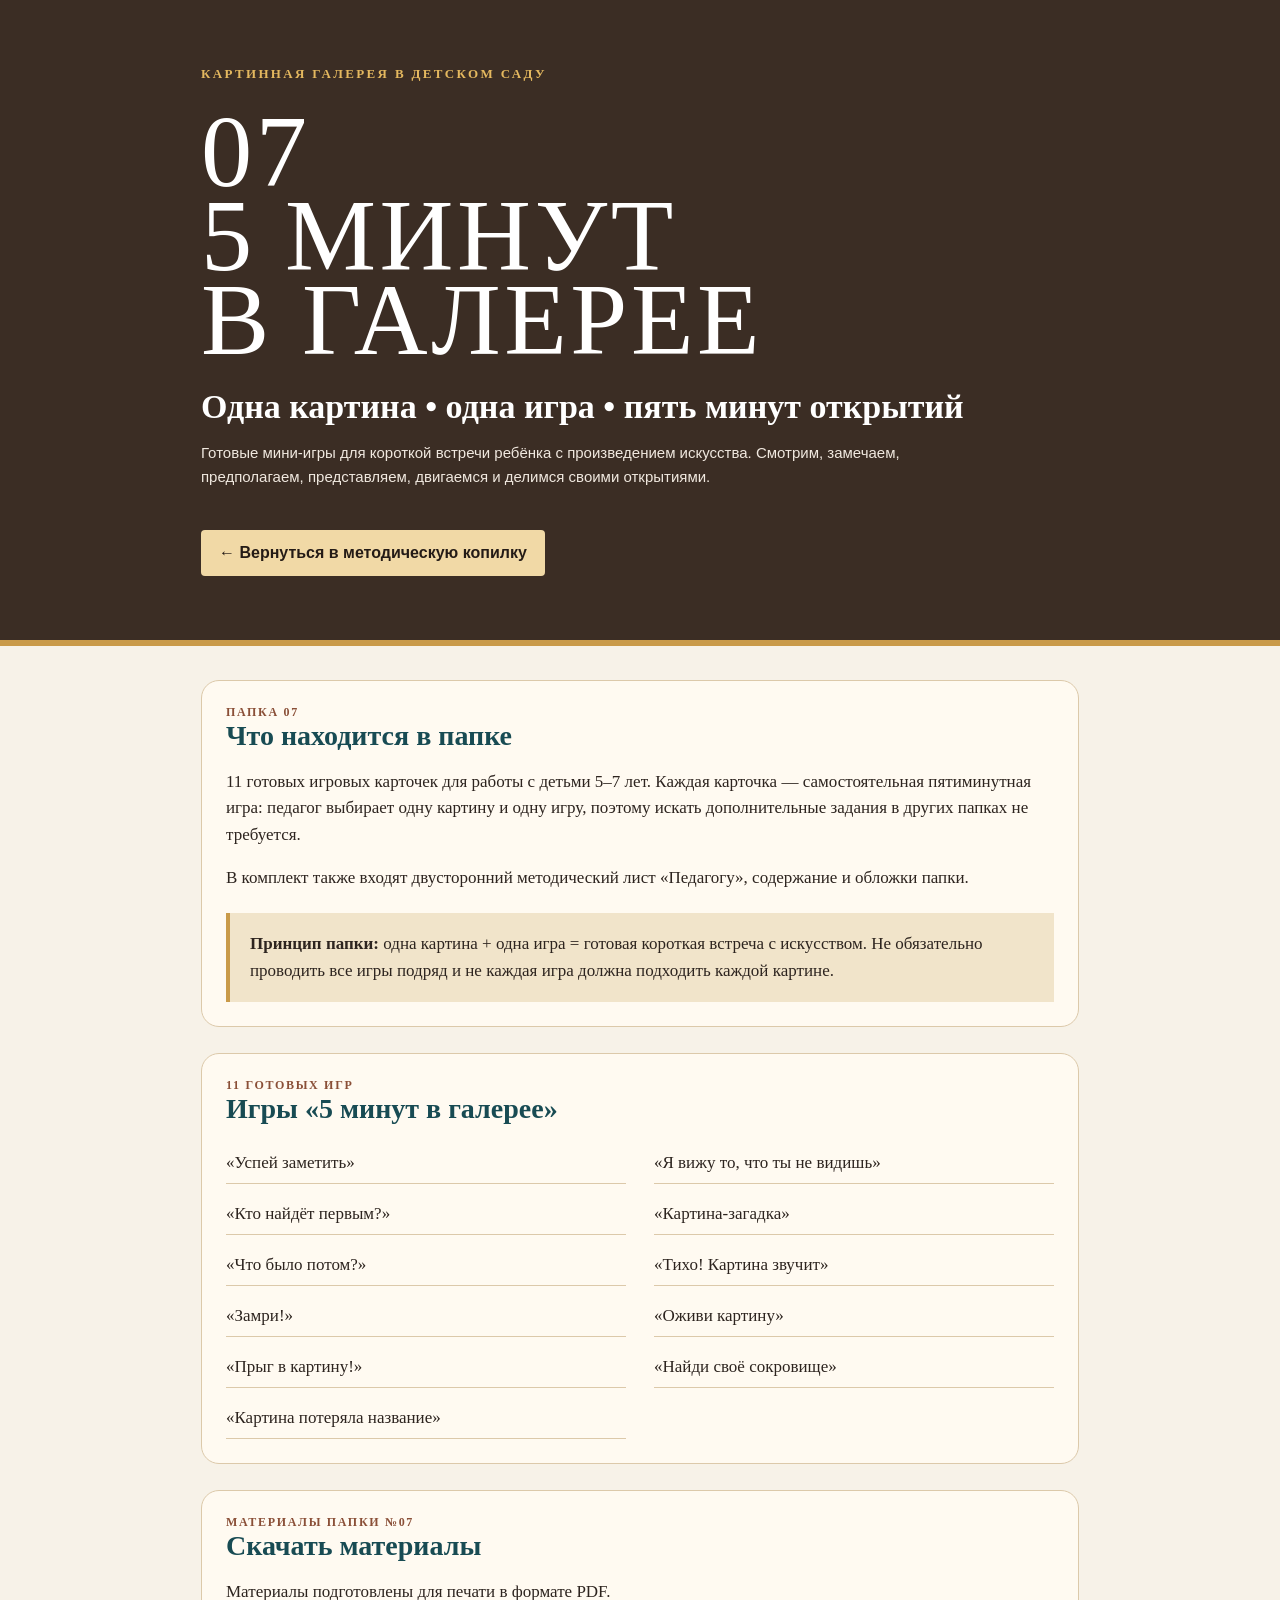
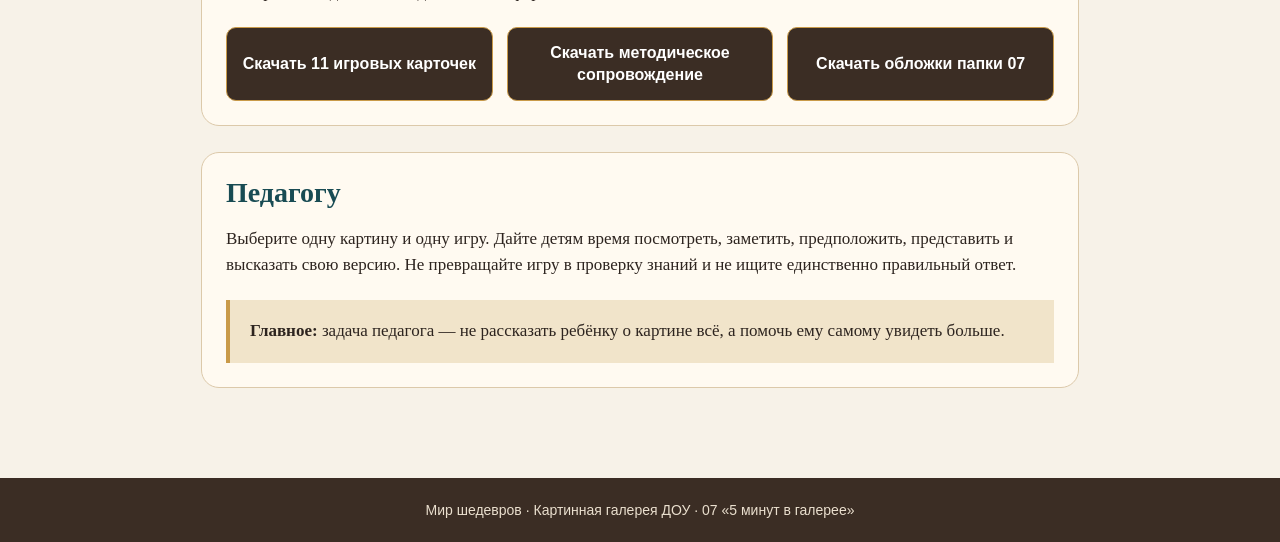
==== 5-minut-v-galeree.html @ 5a4ff43d "Create 5-minut-v-galeree.html" ====
<!doctype html>
<html lang="ru">
<head>
<meta charset="utf-8">
<meta name="viewport" content="width=device-width,initial-scale=1">

<title>07 5 минут в галерее — Мир шедевров</title>

<style>
:root{
  --brown:#3b2d24;
  --cream:#f7f2e8;
  --paper:#fffaf1;
  --gold:#c99a49;
  --terr:#8a4f37;
  --ink:#2d241f;
  --line:#dcc9aa;
}

*{
  box-sizing:border-box;
}

body{
  margin:0;
  background:var(--cream);
  color:var(--ink);
  font-family:Georgia,"Times New Roman",serif;
}

.hero{
  background:var(--brown);
  color:#fff;
  border-bottom:6px solid var(--gold);
}

.wrap{
  max-width:930px;
  margin:auto;
  padding-left:26px;
  padding-right:26px;
}

.hero .wrap{
  padding-top:66px;
  padding-bottom:64px;
}

.eyebrow{
  color:#e4b85f;
  font-size:13px;
  font-weight:bold;
  letter-spacing:.18em;
}

.hero h1{
  margin:28px 0 10px;
  font-size:clamp(58px,8vw,105px);
  line-height:.82;
  font-weight:normal;
  letter-spacing:.035em;
}

.hero h1 .num{
  display:block;
}

.tagline{
  margin:26px 0 14px;
  font-size:clamp(24px,3vw,34px);
  font-weight:bold;
}

.intro{
  max-width:760px;
  font-family:Arial,sans-serif;
  font-size:15px;
  line-height:1.6;
  color:#f0e8df;
}

.back{
  display:inline-block;
  margin-top:26px;
  padding:14px 18px;
  background:#f1d9a6;
  color:#241b16;
  text-decoration:none;
  border-radius:4px;
  font-family:Arial,sans-serif;
  font-weight:700;
}

main.wrap{
  padding-top:34px;
  padding-bottom:64px;
}

.section{
  background:var(--paper);
  border:1px solid var(--line);
  border-radius:18px;
  padding:24px;
  margin-bottom:26px;
}

.section h2{
  margin:0 0 16px;
  color:#184b53;
  font-size:28px;
}

.section p{
  font-size:17px;
  line-height:1.55;
}

.kicker{
  color:var(--terr);
  font-size:12px;
  font-weight:bold;
  letter-spacing:.14em;
}

.download-box h2{
  margin-bottom:8px;
}

.download-grid{
  display:grid;
  grid-template-columns:repeat(3,1fr);
  gap:14px;
  margin-top:22px;
}

.btn{
  display:flex;
  align-items:center;
  justify-content:center;
  min-height:70px;
  padding:14px;
  background:var(--brown);
  color:#fff;
  text-decoration:none;
  text-align:center;
  border:1px solid var(--gold);
  border-radius:10px;
  font-family:Arial,sans-serif;
  font-weight:700;
  line-height:1.35;
}

.btn:hover{
  background:#513b2e;
}

.games{
  display:grid;
  grid-template-columns:repeat(2,1fr);
  gap:10px 28px;
  margin-top:18px;
}

.game{
  padding:10px 0;
  border-bottom:1px solid var(--line);
  font-size:17px;
}

.note{
  margin-top:22px;
  padding:18px 20px;
  background:#f1e4ca;
  border-left:4px solid var(--gold);
  font-size:17px;
  line-height:1.55;
}

footer{
  background:var(--brown);
  color:#eadfce;
  text-align:center;
  padding:24px;
  font-family:Arial,sans-serif;
  font-size:14px;
}

@media(max-width:760px){
  .download-grid,
  .games{
    grid-template-columns:1fr;
  }

  .hero h1{
    font-size:58px;
  }
}
</style>
</head>

<body>

<header class="hero">
  <div class="wrap">

    <div class="eyebrow">
      КАРТИННАЯ ГАЛЕРЕЯ В ДЕТСКОМ САДУ
    </div>

    <h1>
      <span class="num">07</span>
      5 МИНУТ<br>
      В ГАЛЕРЕЕ
    </h1>

    <div class="tagline">
      Одна картина • одна игра • пять минут открытий
    </div>

    <p class="intro">
      Готовые мини-игры для короткой встречи ребёнка с произведением искусства.
      Смотрим, замечаем, предполагаем, представляем, двигаемся и делимся
      своими открытиями.
    </p>

    <a class="back" href="index.html">
      ← Вернуться в методическую копилку
    </a>

  </div>
</header>


<main class="wrap">

  <section class="section">

    <div class="kicker">
      ПАПКА 07
    </div>

    <h2>Что находится в папке</h2>

    <p>
      11 готовых игровых карточек для работы с детьми 5–7 лет.
      Каждая карточка — самостоятельная пятиминутная игра:
      педагог выбирает одну картину и одну игру, поэтому искать
      дополнительные задания в других папках не требуется.
    </p>

    <p>
      В комплект также входят двусторонний методический лист
      «Педагогу», содержание и обложки папки.
    </p>

    <div class="note">
      <strong>Принцип папки:</strong>
      одна картина + одна игра = готовая короткая встреча с искусством.
      Не обязательно проводить все игры подряд и не каждая игра должна
      подходить каждой картине.
    </div>

  </section>


  <section class="section">

    <div class="kicker">
      11 ГОТОВЫХ ИГР
    </div>

    <h2>Игры «5 минут в галерее»</h2>

    <div class="games">

      <div class="game">«Успей заметить»</div>

      <div class="game">«Я вижу то, что ты не видишь»</div>

      <div class="game">«Кто найдёт первым?»</div>

      <div class="game">«Картина-загадка»</div>

      <div class="game">«Что было потом?»</div>

      <div class="game">«Тихо! Картина звучит»</div>

      <div class="game">«Замри!»</div>

      <div class="game">«Оживи картину»</div>

      <div class="game">«Прыг в картину!»</div>

      <div class="game">«Найди своё сокровище»</div>

      <div class="game">«Картина потеряла название»</div>

    </div>

  </section>


  <section class="section download-box">

    <div class="kicker">
      МАТЕРИАЛЫ ПАПКИ №07
    </div>

    <h2>Скачать материалы</h2>

    <p>
      Материалы подготовлены для печати в формате PDF.
    </p>

    <div class="download-grid">

      <a class="btn"
         href="07-5-minut-v-galeree-kartochki-A4-WEB.pdf"
         download>
        Скачать 11 игровых карточек
      </a>

      <a class="btn"
         href="07-5-minut-v-galeree-metodicheskoe-soprovozhdenie-WEB.pdf"
         download>
        Скачать методическое сопровождение
      </a>

      <a class="btn"
         href="07-5-minut-v-galeree-oblozhki-A4-WEB.pdf"
         download>
        Скачать обложки папки 07
      </a>

    </div>

  </section>


  <section class="section">

    <h2>Педагогу</h2>

    <p>
      Выберите одну картину и одну игру. Дайте детям время посмотреть,
      заметить, предположить, представить и высказать свою версию.
      Не превращайте игру в проверку знаний и не ищите единственно
      правильный ответ.
    </p>

    <div class="note">
      <strong>Главное:</strong>
      задача педагога — не рассказать ребёнку о картине всё,
      а помочь ему самому увидеть больше.
    </div>

  </section>

</main>


<footer>
  Мир шедевров · Картинная галерея ДОУ · 07 «5 минут в галерее»
</footer>

</body>
</html>
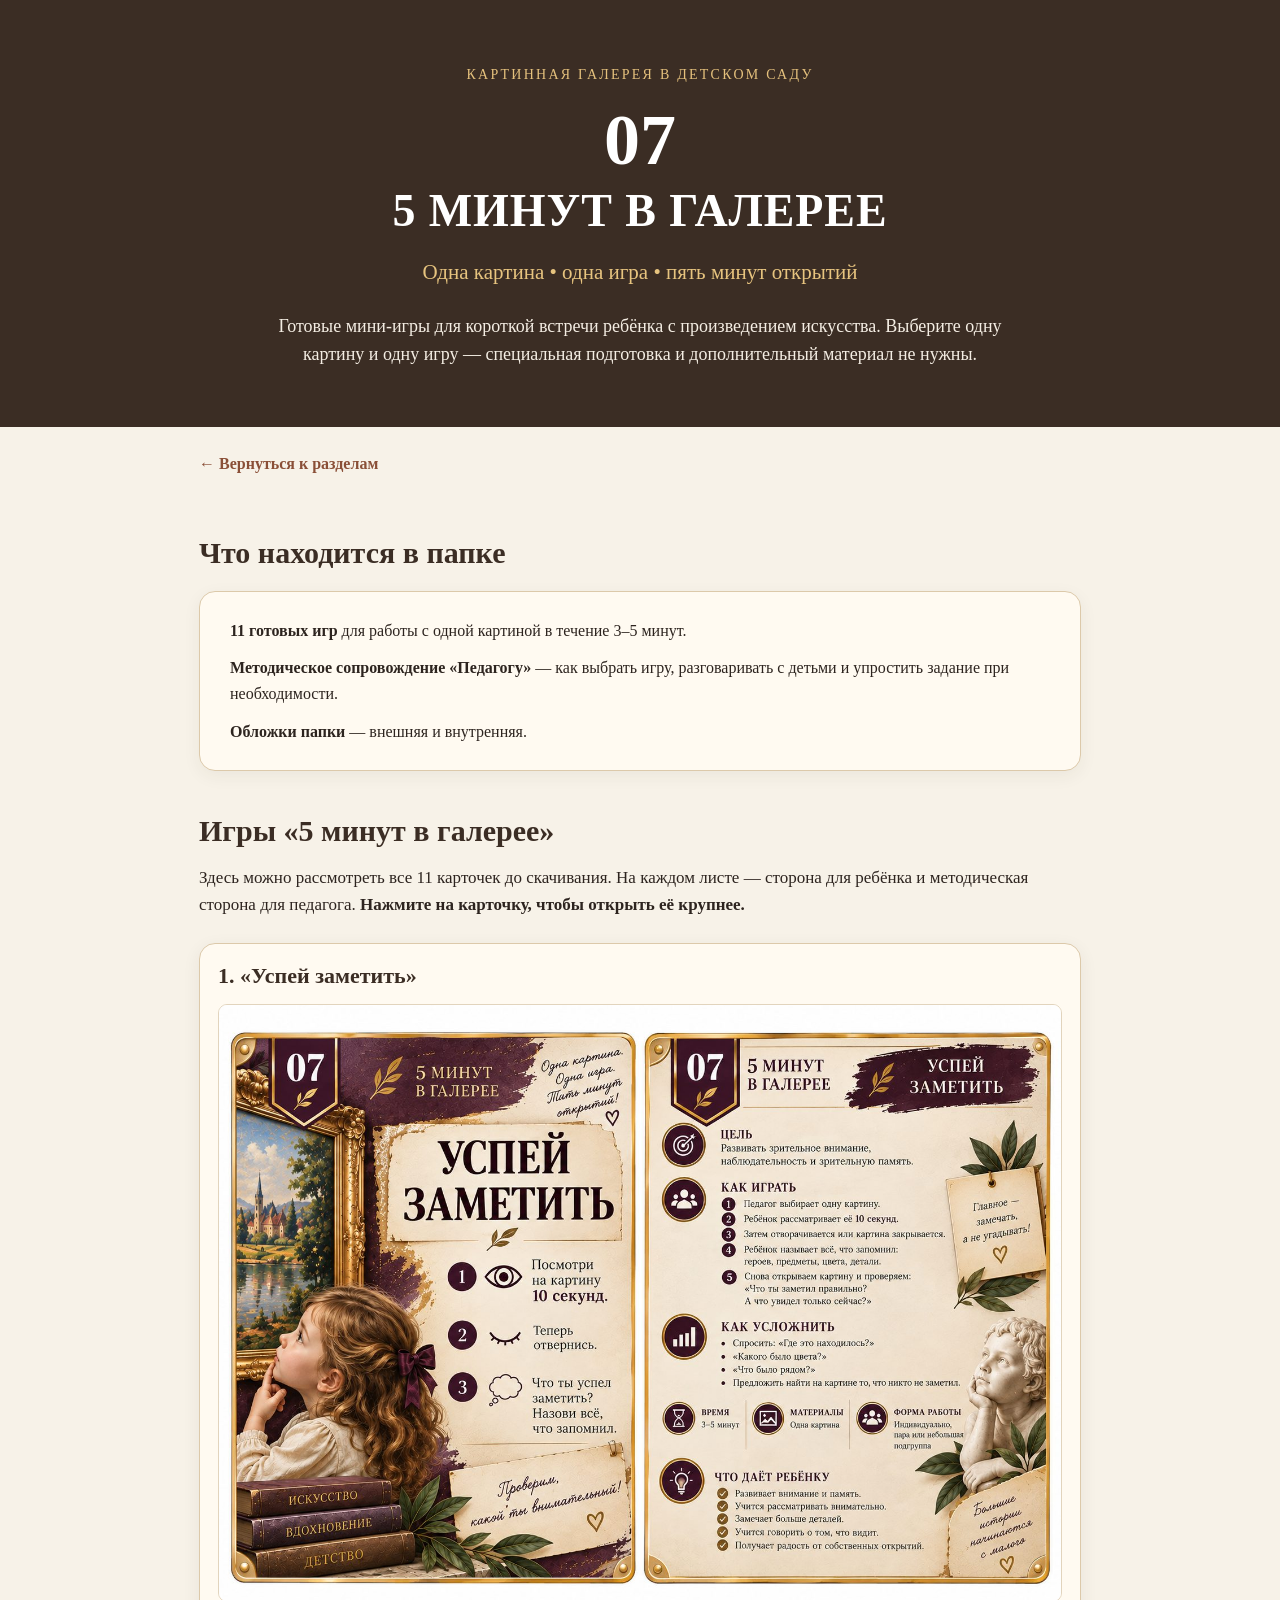
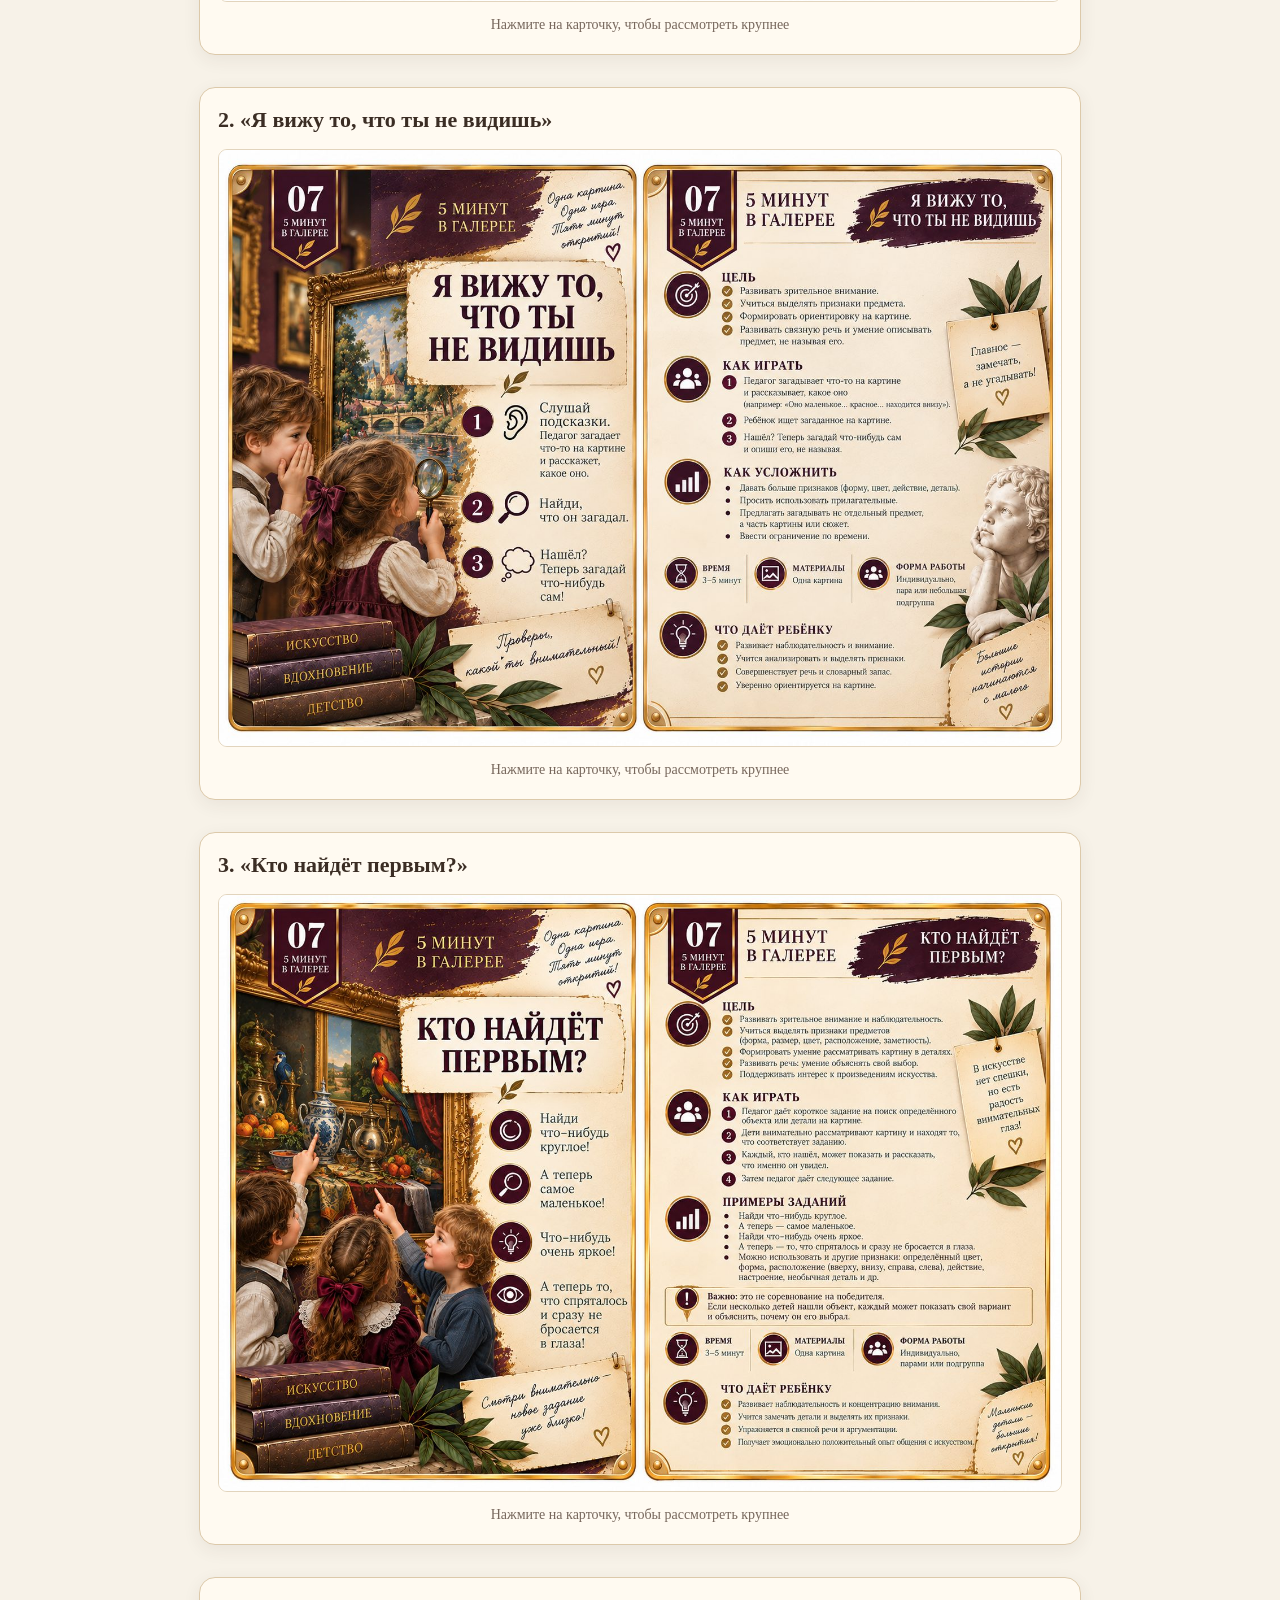
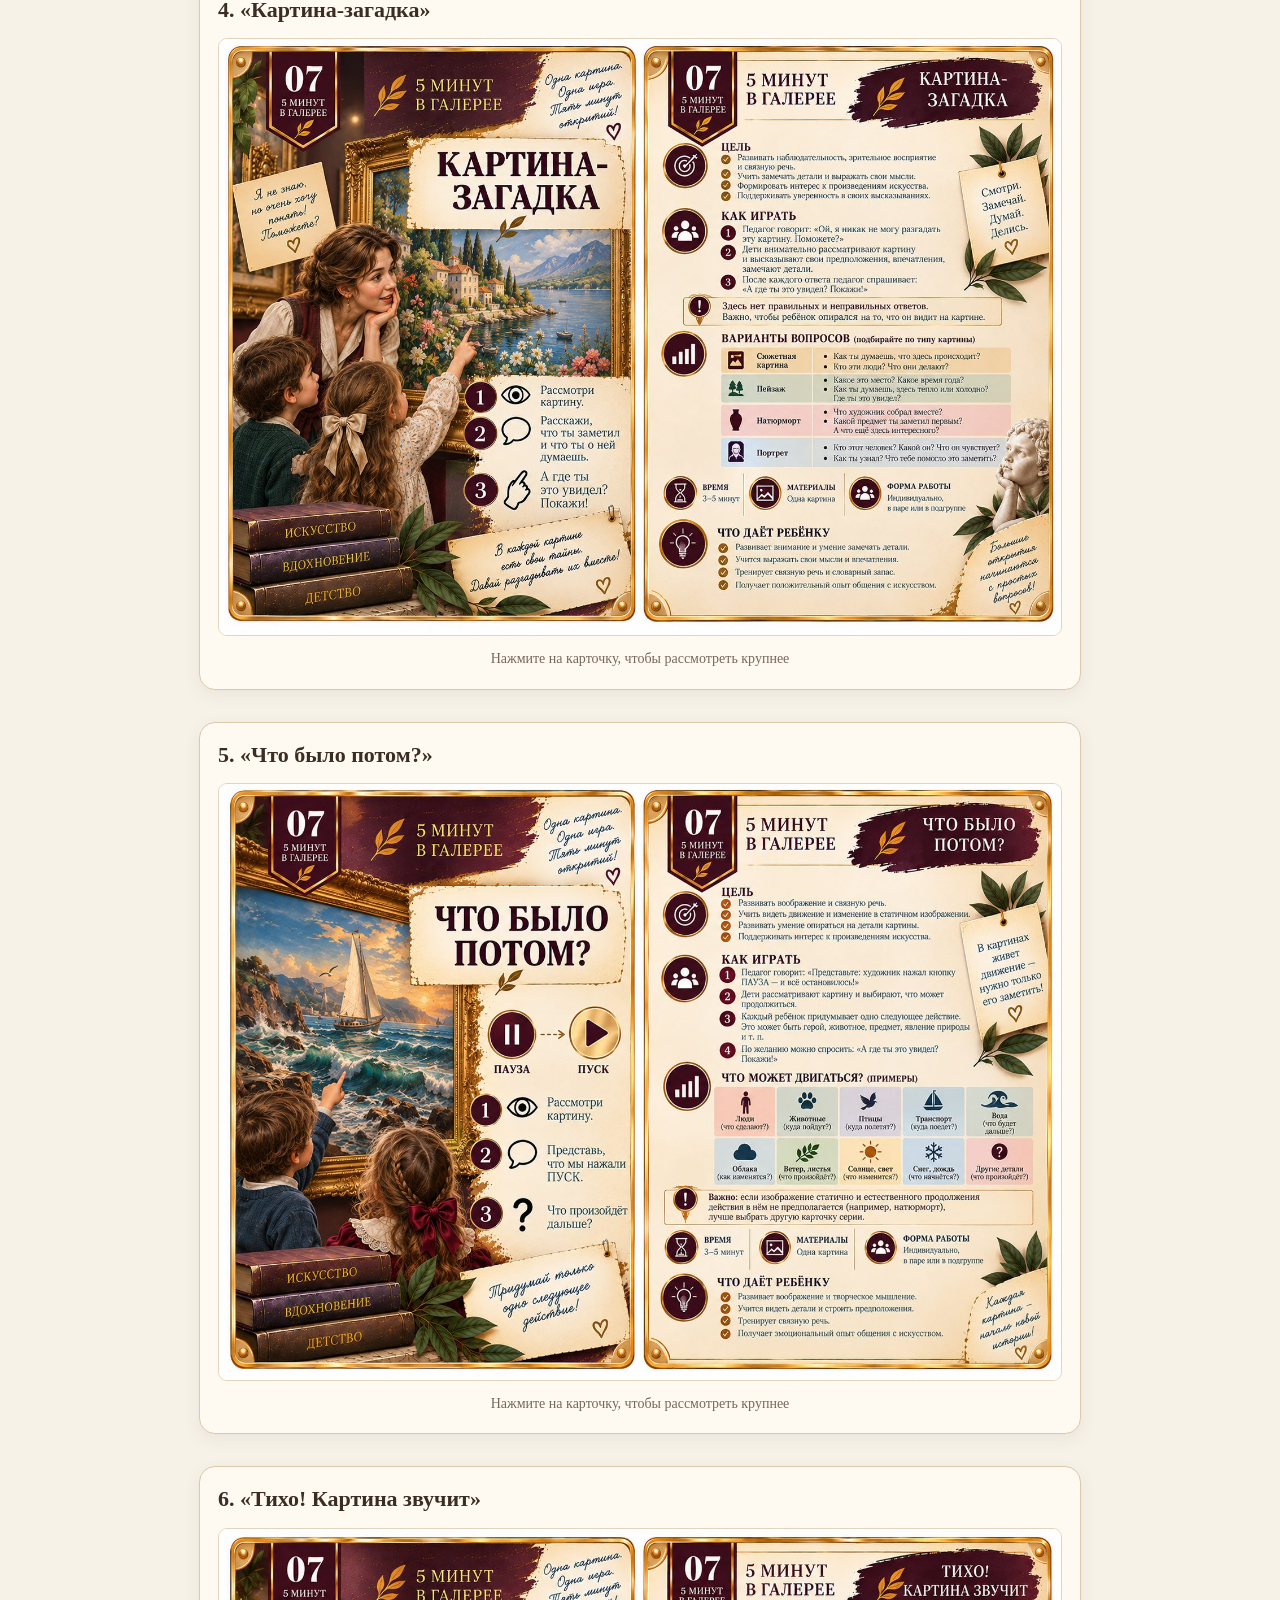
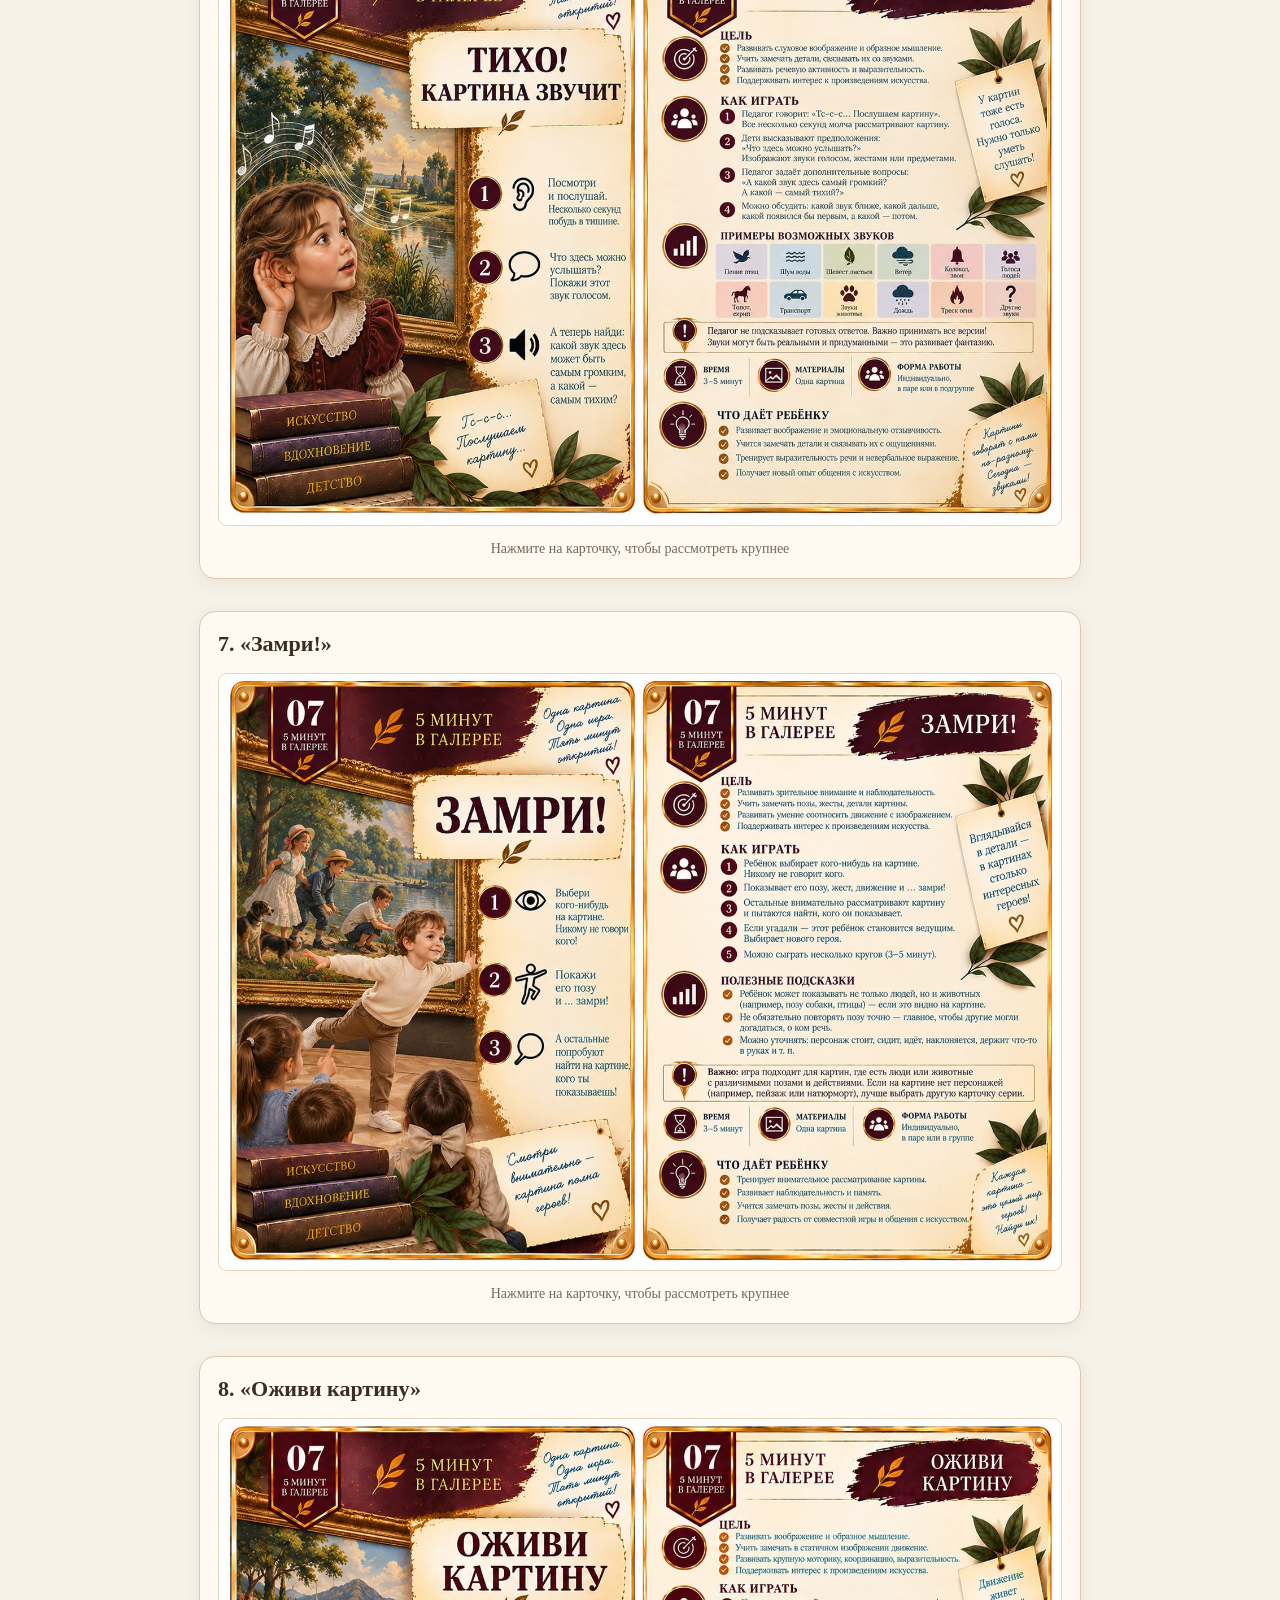
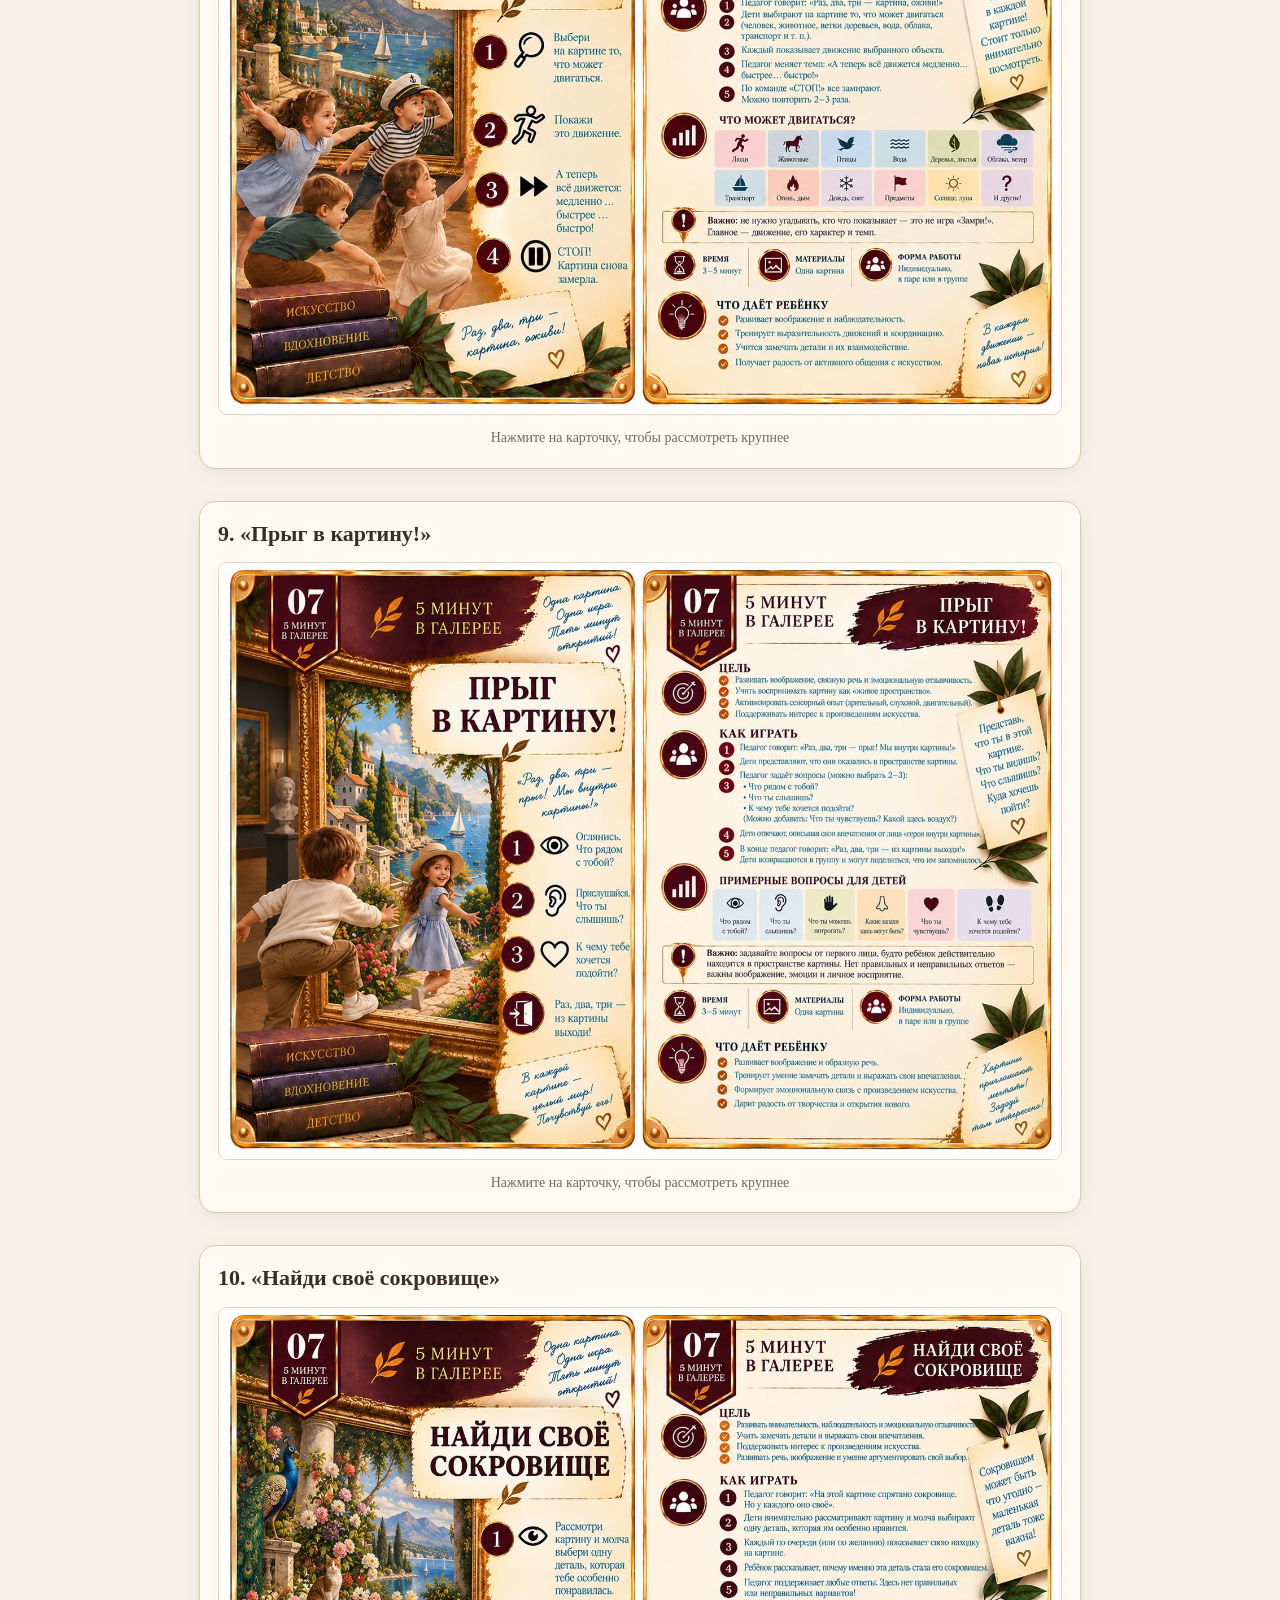
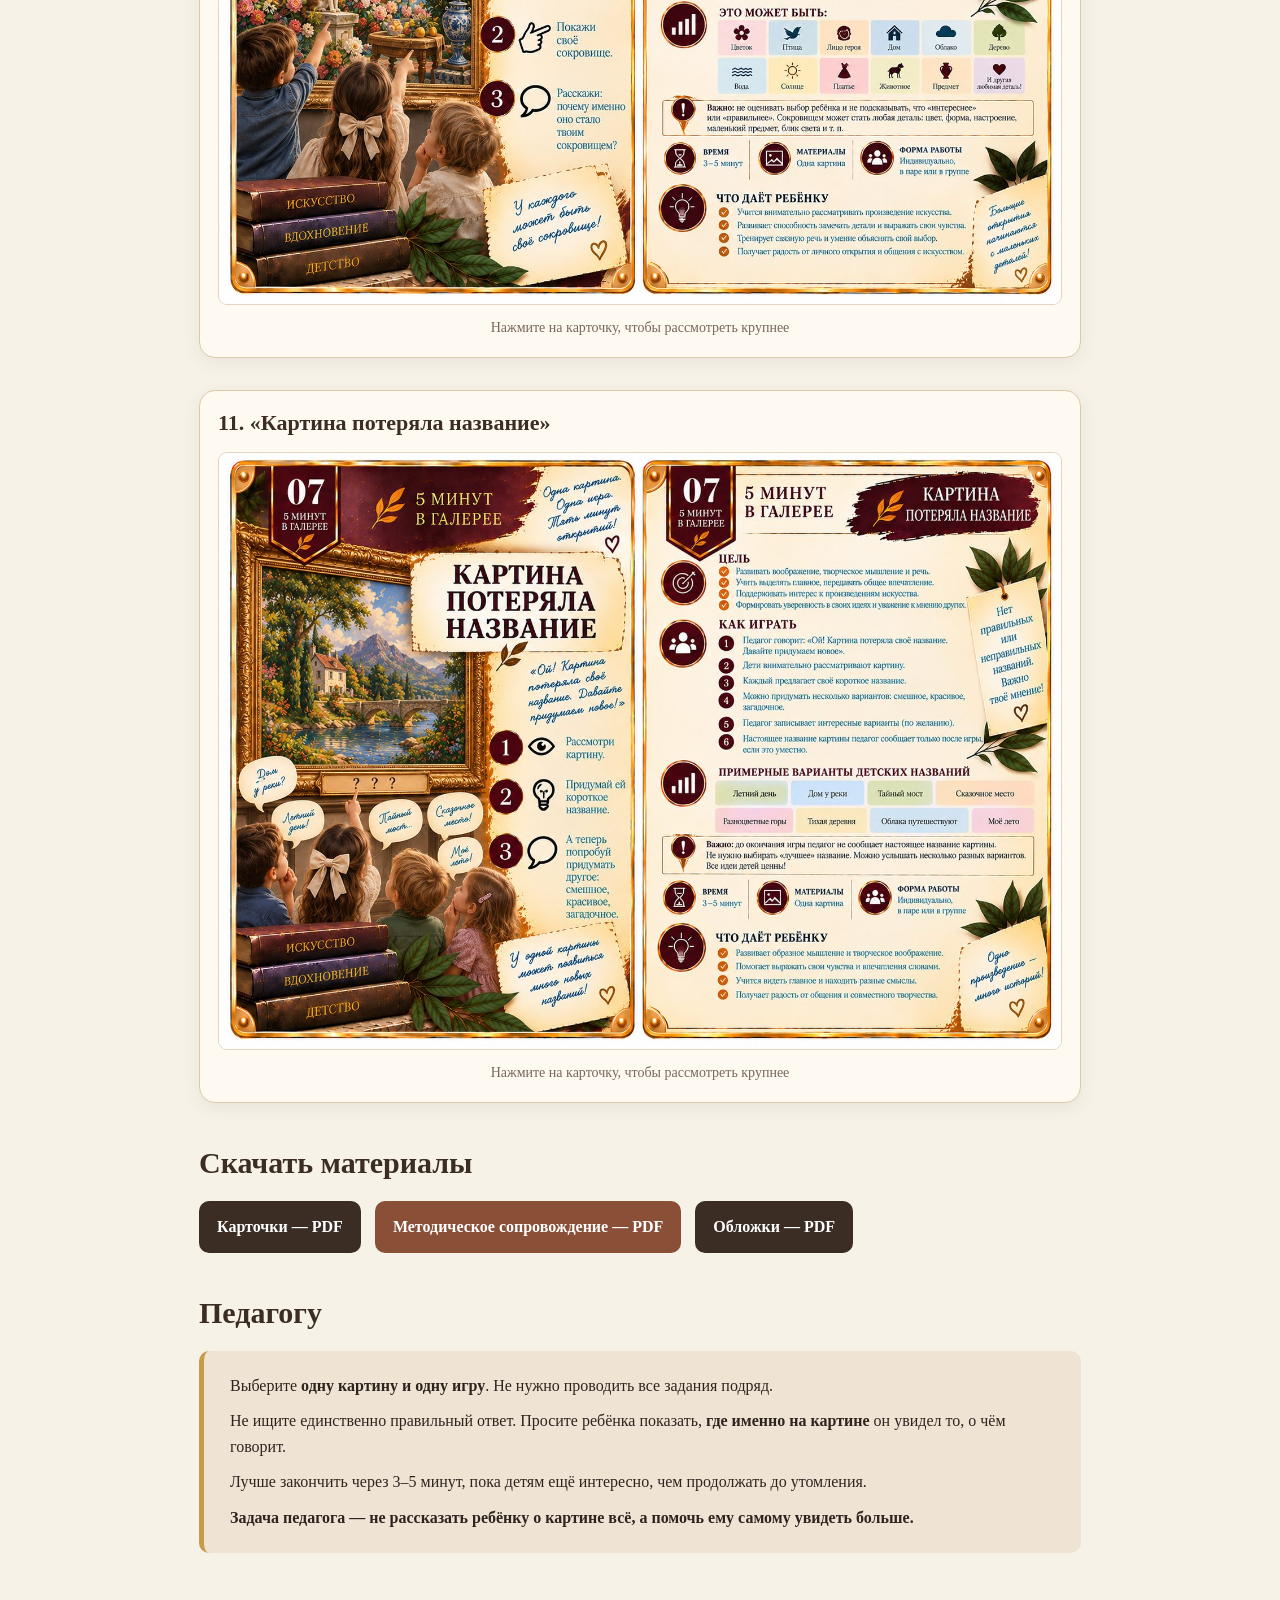
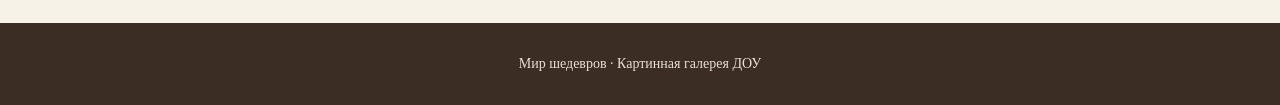
==== commit 26fc31c0: "Update 5-minut-v-galeree.html" ====
--- a/5-minut-v-galeree.html
+++ b/5-minut-v-galeree.html
@@ -12,187 +12,249 @@
   --cream:#f7f2e8;
   --paper:#fffaf1;
   --gold:#c99a49;
-  --terr:#8a4f37;
-  --ink:#2d241f;
+  --text:#2d241f;
+  --wine:#8a4f37;
   --line:#dcc9aa;
 }
 
 *{
   box-sizing:border-box;
+}
+
+html{
+  scroll-behavior:smooth;
 }
 
 body{
   margin:0;
   background:var(--cream);
-  color:var(--ink);
+  color:var(--text);
   font-family:Georgia,"Times New Roman",serif;
+  line-height:1.6;
 }
 
 .hero{
   background:var(--brown);
   color:#fff;
-  border-bottom:6px solid var(--gold);
-}
-
-.wrap{
+  padding:64px 24px 58px;
+  text-align:center;
+}
+
+.hero-inner{
   max-width:930px;
-  margin:auto;
-  padding-left:26px;
-  padding-right:26px;
-}
-
-.hero .wrap{
-  padding-top:66px;
-  padding-bottom:64px;
+  margin:0 auto;
 }
 
 .eyebrow{
-  color:#e4b85f;
-  font-size:13px;
-  font-weight:bold;
-  letter-spacing:.18em;
-}
-
-.hero h1{
-  margin:28px 0 10px;
-  font-size:clamp(58px,8vw,105px);
-  line-height:.82;
-  font-weight:normal;
-  letter-spacing:.035em;
-}
-
-.hero h1 .num{
-  display:block;
+  color:#e5c17d;
+  font-size:14px;
+  letter-spacing:.16em;
+  text-transform:uppercase;
+  margin-bottom:18px;
+}
+
+.number{
+  font-size:72px;
+  line-height:1;
+  font-weight:700;
+  color:#fff;
+  margin-bottom:10px;
+}
+
+h1{
+  margin:0;
+  font-size:46px;
+  line-height:1.08;
+  letter-spacing:.02em;
 }
 
 .tagline{
-  margin:26px 0 14px;
-  font-size:clamp(24px,3vw,34px);
-  font-weight:bold;
+  margin:20px auto 0;
+  color:#e7c47f;
+  font-size:21px;
 }
 
 .intro{
   max-width:760px;
-  font-family:Arial,sans-serif;
-  font-size:15px;
-  line-height:1.6;
-  color:#f0e8df;
+  margin:22px auto 0;
+  font-size:18px;
+  color:#f4ede3;
+}
+
+.back-wrap{
+  max-width:930px;
+  margin:0 auto;
+  padding:24px 24px 0;
 }
 
 .back{
-  display:inline-block;
-  margin-top:26px;
-  padding:14px 18px;
-  background:#f1d9a6;
-  color:#241b16;
+  color:var(--wine);
   text-decoration:none;
-  border-radius:4px;
-  font-family:Arial,sans-serif;
   font-weight:700;
 }
 
-main.wrap{
-  padding-top:34px;
-  padding-bottom:64px;
-}
-
-.section{
+.back:hover{
+  text-decoration:underline;
+}
+
+main{
+  max-width:930px;
+  margin:0 auto;
+  padding:16px 24px 70px;
+}
+
+section{
+  margin-top:42px;
+}
+
+h2{
+  font-size:30px;
+  line-height:1.2;
+  margin:0 0 20px;
+  color:var(--brown);
+}
+
+.lead-box{
   background:var(--paper);
   border:1px solid var(--line);
-  border-radius:18px;
-  padding:24px;
-  margin-bottom:26px;
-}
-
-.section h2{
-  margin:0 0 16px;
-  color:#184b53;
-  font-size:28px;
-}
-
-.section p{
+  border-radius:16px;
+  padding:26px 30px;
+  box-shadow:0 5px 18px rgba(59,45,36,.06);
+}
+
+.lead-box p{
+  margin:0 0 12px;
+}
+
+.lead-box p:last-child{
+  margin-bottom:0;
+}
+
+.game-intro{
+  margin:-5px 0 24px;
   font-size:17px;
-  line-height:1.55;
-}
-
-.kicker{
-  color:var(--terr);
-  font-size:12px;
-  font-weight:bold;
-  letter-spacing:.14em;
-}
-
-.download-box h2{
-  margin-bottom:8px;
-}
-
-.download-grid{
+}
+
+.gallery{
   display:grid;
-  grid-template-columns:repeat(3,1fr);
+  grid-template-columns:1fr;
+  gap:32px;
+}
+
+.game{
+  background:var(--paper);
+  border:1px solid var(--line);
+  border-radius:16px;
+  padding:18px;
+  box-shadow:0 5px 18px rgba(59,45,36,.07);
+}
+
+.game h3{
+  margin:0 0 14px;
+  color:var(--brown);
+  font-size:22px;
+  line-height:1.3;
+}
+
+.game a{
+  display:block;
+}
+
+.game img{
+  display:block;
+  width:100%;
+  height:auto;
+  border-radius:9px;
+  border:1px solid #e2d4bd;
+}
+
+.game-note{
+  margin:12px 0 0;
+  text-align:center;
+  font-size:14px;
+  color:#77675c;
+}
+
+.downloads{
+  display:flex;
+  flex-wrap:wrap;
   gap:14px;
-  margin-top:22px;
-}
-
-.btn{
-  display:flex;
-  align-items:center;
-  justify-content:center;
-  min-height:70px;
-  padding:14px;
+}
+
+.button{
+  display:inline-block;
+  padding:13px 18px;
+  border-radius:10px;
   background:var(--brown);
   color:#fff;
   text-decoration:none;
-  text-align:center;
-  border:1px solid var(--gold);
+  font-weight:700;
+}
+
+.button:hover{
+  opacity:.9;
+}
+
+.button.alt{
+  background:var(--wine);
+}
+
+.teacher{
+  background:#efe4d3;
+  border-left:5px solid var(--gold);
   border-radius:10px;
-  font-family:Arial,sans-serif;
-  font-weight:700;
-  line-height:1.35;
-}
-
-.btn:hover{
-  background:#513b2e;
-}
-
-.games{
-  display:grid;
-  grid-template-columns:repeat(2,1fr);
-  gap:10px 28px;
-  margin-top:18px;
-}
-
-.game{
-  padding:10px 0;
-  border-bottom:1px solid var(--line);
-  font-size:17px;
-}
-
-.note{
-  margin-top:22px;
-  padding:18px 20px;
-  background:#f1e4ca;
-  border-left:4px solid var(--gold);
-  font-size:17px;
-  line-height:1.55;
+  padding:22px 26px;
+}
+
+.teacher p{
+  margin:0 0 10px;
+}
+
+.teacher p:last-child{
+  margin-bottom:0;
 }
 
 footer{
   background:var(--brown);
-  color:#eadfce;
+  color:#e9dfd2;
   text-align:center;
-  padding:24px;
-  font-family:Arial,sans-serif;
+  padding:30px 20px;
   font-size:14px;
 }
 
-@media(max-width:760px){
-  .download-grid,
-  .games{
-    grid-template-columns:1fr;
-  }
-
-  .hero h1{
+@media (max-width:650px){
+  .hero{
+    padding:46px 20px 42px;
+  }
+
+  .number{
     font-size:58px;
+  }
+
+  h1{
+    font-size:34px;
+  }
+
+  .tagline{
+    font-size:18px;
+  }
+
+  main{
+    padding-left:16px;
+    padding-right:16px;
+  }
+
+  .back-wrap{
+    padding-left:16px;
+    padding-right:16px;
+  }
+
+  .lead-box{
+    padding:22px 20px;
+  }
+
+  .game{
+    padding:10px;
   }
 }
 </style>
@@ -201,17 +263,15 @@
 <body>
 
 <header class="hero">
-  <div class="wrap">
+  <div class="hero-inner">
 
     <div class="eyebrow">
       КАРТИННАЯ ГАЛЕРЕЯ В ДЕТСКОМ САДУ
     </div>
 
-    <h1>
-      <span class="num">07</span>
-      5 МИНУТ<br>
-      В ГАЛЕРЕЕ
-    </h1>
+    <div class="number">07</div>
+
+    <h1>5 МИНУТ В ГАЛЕРЕЕ</h1>
 
     <div class="tagline">
       Одна картина • одна игра • пять минут открытий
@@ -219,148 +279,190 @@
 
     <p class="intro">
       Готовые мини-игры для короткой встречи ребёнка с произведением искусства.
-      Смотрим, замечаем, предполагаем, представляем, двигаемся и делимся
-      своими открытиями.
+      Выберите одну картину и одну игру — специальная подготовка и дополнительный
+      материал не нужны.
     </p>
-
-    <a class="back" href="index.html">
-      ← Вернуться в методическую копилку
-    </a>
 
   </div>
 </header>
 
-
-<main class="wrap">
-
-  <section class="section">
-
-    <div class="kicker">
-      ПАПКА 07
-    </div>
-
-    <h2>Что находится в папке</h2>
-
+<div class="back-wrap">
+  <a class="back" href="index.html">← Вернуться к разделам</a>
+</div>
+
+<main>
+
+<section>
+  <h2>Что находится в папке</h2>
+
+  <div class="lead-box">
+    <p><strong>11 готовых игр</strong> для работы с одной картиной в течение 3–5 минут.</p>
+    <p><strong>Методическое сопровождение «Педагогу»</strong> — как выбрать игру, разговаривать с детьми и упростить задание при необходимости.</p>
+    <p><strong>Обложки папки</strong> — внешняя и внутренняя.</p>
+  </div>
+</section>
+
+
+<section>
+  <h2>Игры «5 минут в галерее»</h2>
+
+  <p class="game-intro">
+    Здесь можно рассмотреть все 11 карточек до скачивания.
+    На каждом листе — сторона для ребёнка и методическая сторона для педагога.
+    <strong>Нажмите на карточку, чтобы открыть её крупнее.</strong>
+  </p>
+
+  <div class="gallery">
+
+    <article class="game">
+      <h3>1. «Успей заметить»</h3>
+      <a href="assets/07-5-minut-v-galeree-WEB-light/07-igra-01.jpg" target="_blank" rel="noopener">
+        <img src="assets/07-5-minut-v-galeree-WEB-light/07-igra-01.jpg" alt="Карточка Успей заметить" loading="lazy">
+      </a>
+      <p class="game-note">Нажмите на карточку, чтобы рассмотреть крупнее</p>
+    </article>
+
+    <article class="game">
+      <h3>2. «Я вижу то, что ты не видишь»</h3>
+      <a href="assets/07-5-minut-v-galeree-WEB-light/07-igra-02.jpg" target="_blank" rel="noopener">
+        <img src="assets/07-5-minut-v-galeree-WEB-light/07-igra-02.jpg" alt="Карточка Я вижу то, что ты не видишь" loading="lazy">
+      </a>
+      <p class="game-note">Нажмите на карточку, чтобы рассмотреть крупнее</p>
+    </article>
+
+    <article class="game">
+      <h3>3. «Кто найдёт первым?»</h3>
+      <a href="assets/07-5-minut-v-galeree-WEB-light/07-igra-03.jpg" target="_blank" rel="noopener">
+        <img src="assets/07-5-minut-v-galeree-WEB-light/07-igra-03.jpg" alt="Карточка Кто найдёт первым" loading="lazy">
+      </a>
+      <p class="game-note">Нажмите на карточку, чтобы рассмотреть крупнее</p>
+    </article>
+
+    <article class="game">
+      <h3>4. «Картина-загадка»</h3>
+      <a href="assets/07-5-minut-v-galeree-WEB-light/07-igra-04.jpg" target="_blank" rel="noopener">
+        <img src="assets/07-5-minut-v-galeree-WEB-light/07-igra-04.jpg" alt="Карточка Картина-загадка" loading="lazy">
+      </a>
+      <p class="game-note">Нажмите на карточку, чтобы рассмотреть крупнее</p>
+    </article>
+
+    <article class="game">
+      <h3>5. «Что было потом?»</h3>
+      <a href="assets/07-5-minut-v-galeree-WEB-light/07-igra-05.jpg" target="_blank" rel="noopener">
+        <img src="assets/07-5-minut-v-galeree-WEB-light/07-igra-05.jpg" alt="Карточка Что было потом" loading="lazy">
+      </a>
+      <p class="game-note">Нажмите на карточку, чтобы рассмотреть крупнее</p>
+    </article>
+
+    <article class="game">
+      <h3>6. «Тихо! Картина звучит»</h3>
+      <a href="assets/07-5-minut-v-galeree-WEB-light/07-igra-06.jpg" target="_blank" rel="noopener">
+        <img src="assets/07-5-minut-v-galeree-WEB-light/07-igra-06.jpg" alt="Карточка Тихо Картина звучит" loading="lazy">
+      </a>
+      <p class="game-note">Нажмите на карточку, чтобы рассмотреть крупнее</p>
+    </article>
+
+    <article class="game">
+      <h3>7. «Замри!»</h3>
+      <a href="assets/07-5-minut-v-galeree-WEB-light/07-igra-07.jpg" target="_blank" rel="noopener">
+        <img src="assets/07-5-minut-v-galeree-WEB-light/07-igra-07.jpg" alt="Карточка Замри" loading="lazy">
+      </a>
+      <p class="game-note">Нажмите на карточку, чтобы рассмотреть крупнее</p>
+    </article>
+
+    <article class="game">
+      <h3>8. «Оживи картину»</h3>
+      <a href="assets/07-5-minut-v-galeree-WEB-light/07-igra-08.jpg" target="_blank" rel="noopener">
+        <img src="assets/07-5-minut-v-galeree-WEB-light/07-igra-08.jpg" alt="Карточка Оживи картину" loading="lazy">
+      </a>
+      <p class="game-note">Нажмите на карточку, чтобы рассмотреть крупнее</p>
+    </article>
+
+    <article class="game">
+      <h3>9. «Прыг в картину!»</h3>
+      <a href="assets/07-5-minut-v-galeree-WEB-light/07-igra-09.jpg" target="_blank" rel="noopener">
+        <img src="assets/07-5-minut-v-galeree-WEB-light/07-igra-09.jpg" alt="Карточка Прыг в картину" loading="lazy">
+      </a>
+      <p class="game-note">Нажмите на карточку, чтобы рассмотреть крупнее</p>
+    </article>
+
+    <article class="game">
+      <h3>10. «Найди своё сокровище»</h3>
+      <a href="assets/07-5-minut-v-galeree-WEB-light/07-igra-10.jpg" target="_blank" rel="noopener">
+        <img src="assets/07-5-minut-v-galeree-WEB-light/07-igra-10.jpg" alt="Карточка Найди своё сокровище" loading="lazy">
+      </a>
+      <p class="game-note">Нажмите на карточку, чтобы рассмотреть крупнее</p>
+    </article>
+
+    <article class="game">
+      <h3>11. «Картина потеряла название»</h3>
+      <a href="assets/07-5-minut-v-galeree-WEB-light/07-igra-11.jpg" target="_blank" rel="noopener">
+        <img src="assets/07-5-minut-v-galeree-WEB-light/07-igra-11.jpg" alt="Карточка Картина потеряла название" loading="lazy">
+      </a>
+      <p class="game-note">Нажмите на карточку, чтобы рассмотреть крупнее</p>
+    </article>
+
+  </div>
+</section>
+
+
+<section>
+  <h2>Скачать материалы</h2>
+
+  <div class="downloads">
+
+    <a class="button"
+       href="07-5-minut-v-galeree-kartochki-A4-WEB.pdf"
+       target="_blank">
+       Карточки — PDF
+    </a>
+
+    <a class="button alt"
+       href="07-5-minut-v-galeree-metodicheskoe-soprovozhdenie-WEB.pdf"
+       target="_blank">
+       Методическое сопровождение — PDF
+    </a>
+
+    <a class="button"
+       href="07-5-minut-v-galeree-oblozhki-A4-WEB.pdf"
+       target="_blank">
+       Обложки — PDF
+    </a>
+
+  </div>
+</section>
+
+
+<section>
+  <h2>Педагогу</h2>
+
+  <div class="teacher">
     <p>
-      11 готовых игровых карточек для работы с детьми 5–7 лет.
-      Каждая карточка — самостоятельная пятиминутная игра:
-      педагог выбирает одну картину и одну игру, поэтому искать
-      дополнительные задания в других папках не требуется.
+      Выберите <strong>одну картину и одну игру</strong>. Не нужно проводить
+      все задания подряд.
     </p>
 
     <p>
-      В комплект также входят двусторонний методический лист
-      «Педагогу», содержание и обложки папки.
+      Не ищите единственно правильный ответ. Просите ребёнка показать,
+      <strong>где именно на картине</strong> он увидел то, о чём говорит.
     </p>
 
-    <div class="note">
-      <strong>Принцип папки:</strong>
-      одна картина + одна игра = готовая короткая встреча с искусством.
-      Не обязательно проводить все игры подряд и не каждая игра должна
-      подходить каждой картине.
-    </div>
-
-  </section>
-
-
-  <section class="section">
-
-    <div class="kicker">
-      11 ГОТОВЫХ ИГР
-    </div>
-
-    <h2>Игры «5 минут в галерее»</h2>
-
-    <div class="games">
-
-      <div class="game">«Успей заметить»</div>
-
-      <div class="game">«Я вижу то, что ты не видишь»</div>
-
-      <div class="game">«Кто найдёт первым?»</div>
-
-      <div class="game">«Картина-загадка»</div>
-
-      <div class="game">«Что было потом?»</div>
-
-      <div class="game">«Тихо! Картина звучит»</div>
-
-      <div class="game">«Замри!»</div>
-
-      <div class="game">«Оживи картину»</div>
-
-      <div class="game">«Прыг в картину!»</div>
-
-      <div class="game">«Найди своё сокровище»</div>
-
-      <div class="game">«Картина потеряла название»</div>
-
-    </div>
-
-  </section>
-
-
-  <section class="section download-box">
-
-    <div class="kicker">
-      МАТЕРИАЛЫ ПАПКИ №07
-    </div>
-
-    <h2>Скачать материалы</h2>
-
     <p>
-      Материалы подготовлены для печати в формате PDF.
+      Лучше закончить через 3–5 минут, пока детям ещё интересно,
+      чем продолжать до утомления.
     </p>
 
-    <div class="download-grid">
-
-      <a class="btn"
-         href="07-5-minut-v-galeree-kartochki-A4-WEB.pdf"
-         download>
-        Скачать 11 игровых карточек
-      </a>
-
-      <a class="btn"
-         href="07-5-minut-v-galeree-metodicheskoe-soprovozhdenie-WEB.pdf"
-         download>
-        Скачать методическое сопровождение
-      </a>
-
-      <a class="btn"
-         href="07-5-minut-v-galeree-oblozhki-A4-WEB.pdf"
-         download>
-        Скачать обложки папки 07
-      </a>
-
-    </div>
-
-  </section>
-
-
-  <section class="section">
-
-    <h2>Педагогу</h2>
-
     <p>
-      Выберите одну картину и одну игру. Дайте детям время посмотреть,
-      заметить, предположить, представить и высказать свою версию.
-      Не превращайте игру в проверку знаний и не ищите единственно
-      правильный ответ.
+      <strong>Задача педагога — не рассказать ребёнку о картине всё,
+      а помочь ему самому увидеть больше.</strong>
     </p>
-
-    <div class="note">
-      <strong>Главное:</strong>
-      задача педагога — не рассказать ребёнку о картине всё,
-      а помочь ему самому увидеть больше.
-    </div>
-
-  </section>
+  </div>
+</section>
 
 </main>
 
-
 <footer>
-  Мир шедевров · Картинная галерея ДОУ · 07 «5 минут в галерее»
+  Мир шедевров · Картинная галерея ДОУ
 </footer>
 
 </body>
